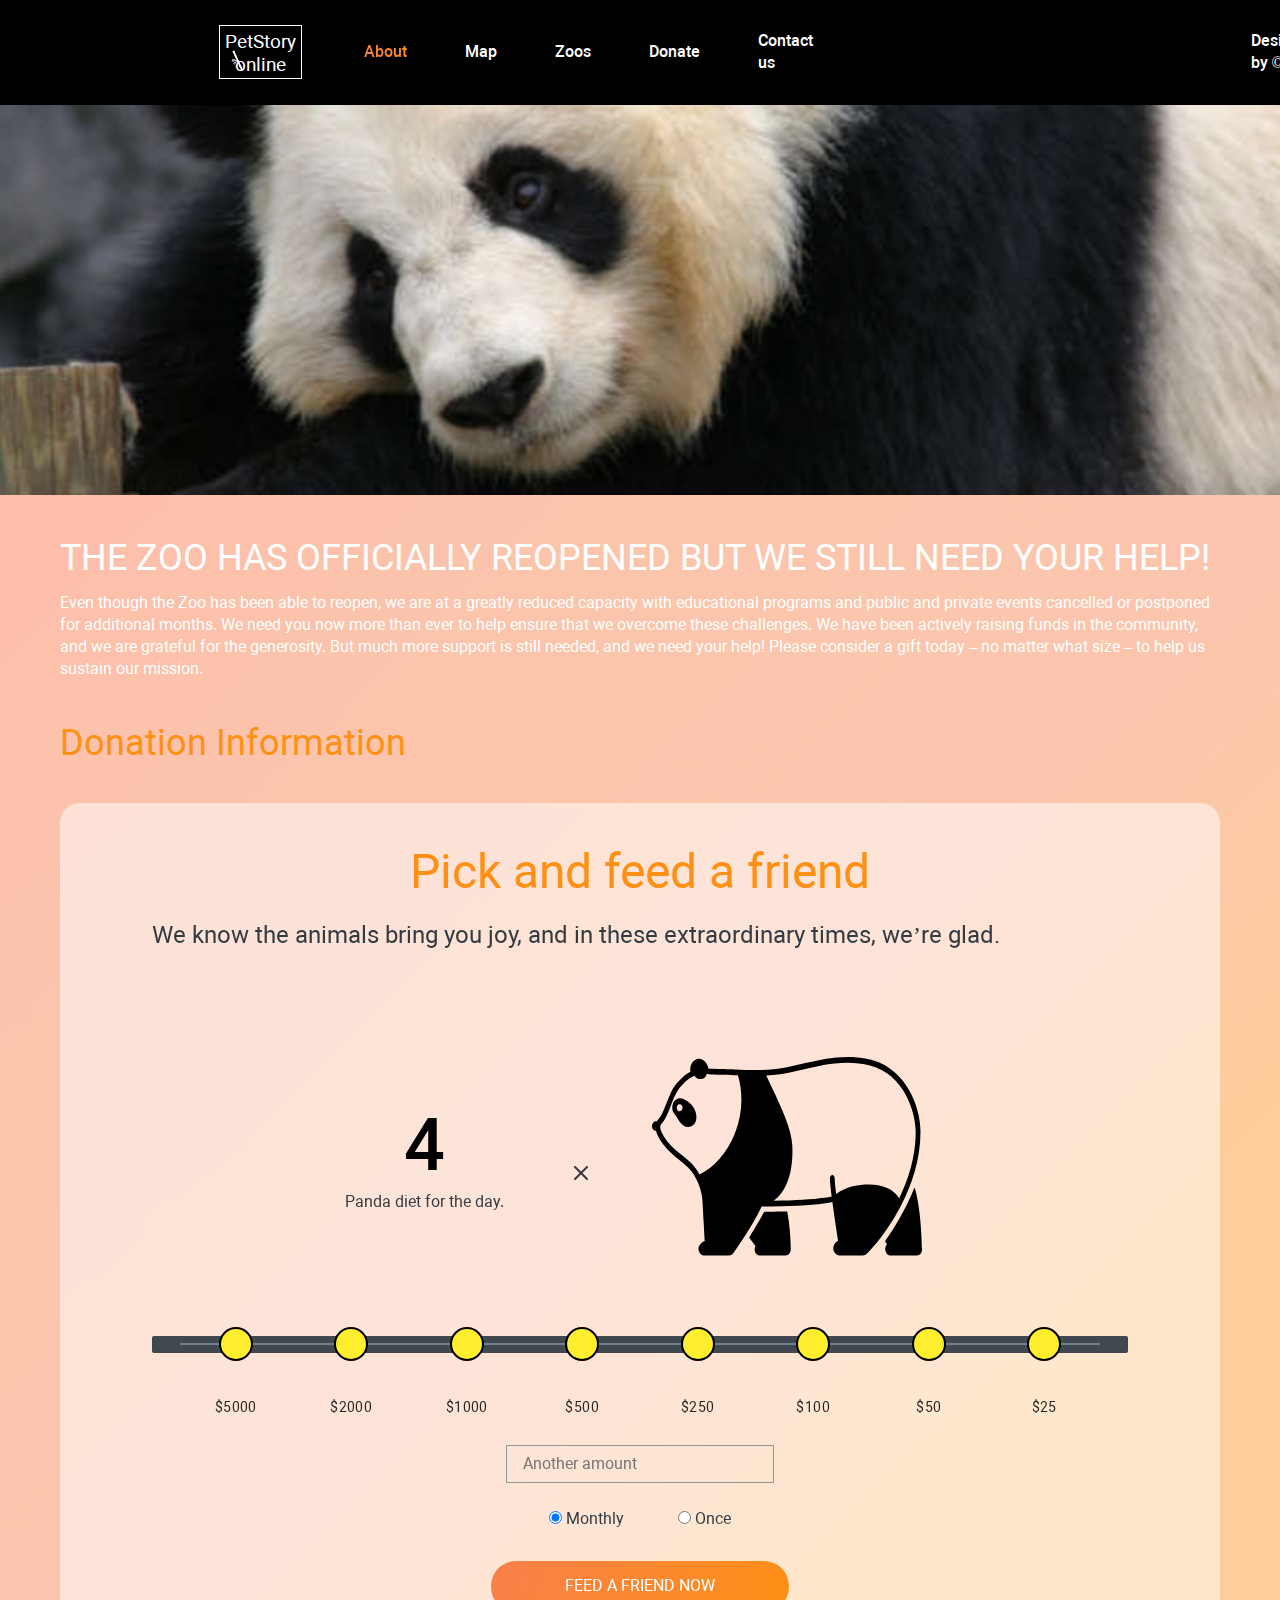
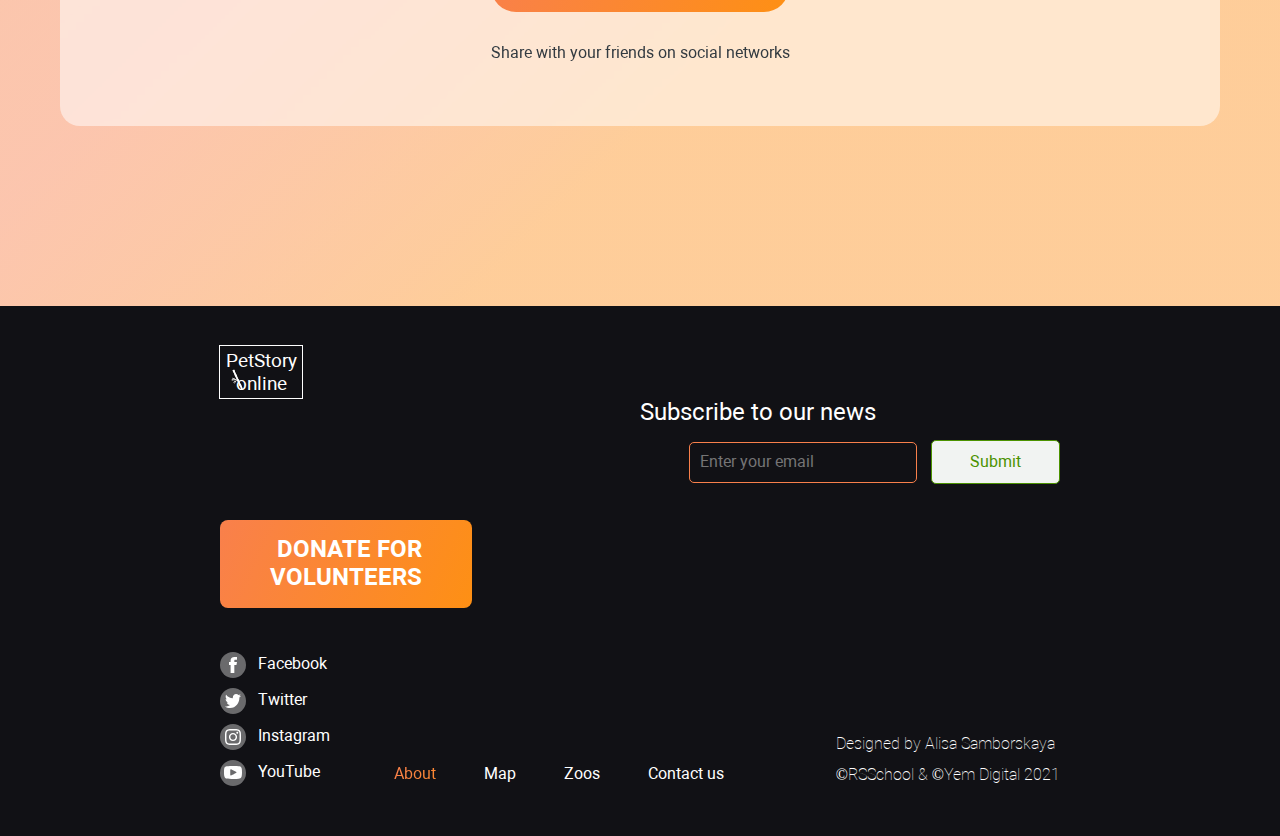
==== pages/donate/index.html @ 655f72f2 "refactor: add some styles" ====
<!doctype html>
<html lang="en">
<head>
    <meta charset="UTF-8">
    <meta name="viewport"
          content="width=device-width, user-scalable=no, initial-scale=1.0, maximum-scale=1.0, minimum-scale=1.0">
    <meta http-equiv="X-UA-Compatible" content="ie=edge">
    <title>Online-zoo</title>
    <link rel="stylesheet" href="style.css">
</head>
<body class="body">
<header class="header">
    <nav class="navigation">
        <a href="#main" class="navigation__logo-link logo">
            <h1 class="logo__title">PetStory online</h1>
            <img class="logo__icon" src="../../assets/icons/bamboo.svg" alt="bamboo icon">
        </a>
        <ul class="list navigation__menu">
            <li class="navigation__menu-item navigation__menu-item_active">About</li>
            <li class="navigation__menu-item">Map</li>
            <li class="navigation__menu-item">Zoos</li>
            <li class="navigation__menu-item">Donate</li>
            <li class="navigation__menu-item">Contact us</li>
        </ul>
        <p class="navigation__design">Designed by ©</p>
    </nav>
</header>
<main>
    <section class="donate-background">
    </section>
    <section class="donation">
        <div class="donation__content">
            <h2 class="donation__heading donation__heading_main">THE ZOO HAS OFFICIALLY REOPENED BUT WE STILL NEED YOUR
                HELP!</h2>
            <p class="donation__text">Even though the Zoo has been able to reopen, we are at a greatly reduced capacity
                with educational programs
                and public and private events cancelled or postponed for additional months. We need you now more than
                ever
                to help ensure that we overcome these challenges. We have been actively raising funds in the community,
                and
                we are grateful for the generosity. But much more support is still needed, and we need your help! Please
                consider a gift today – no matter what size – to help us sustain our mission.</p>
            <h3 class="donation__heading">Donation Information</h3>
            <div class="donation__light-background">
                <h3 class="donation__heading donation__heading_feed">Pick and feed a friend</h3>
                <p class="donation__subheading">We know the animals bring you joy, and in these extraordinary times,
                    we’re glad.</p>
                <div class="flex-inline-center donation__schema donation-schema">
                    <div class="donation__text-block">
                        <p class="donation-schema__number">4</p>
                        <p class="donation-schema__text">
                            Panda diet for the day.
                        </p>
                    </div>
                    <img class="donation-schema__cross" src="../../assets/icons/x_icon.svg" alt="">
                    <img class="donation-schema__img" src="../../assets/icons/animals-widget.svg">
                </div>
                <div id="form-wrapper">
                    <form class="flex-column donation-form" action="/p/quote.php" method="GET">
                        <div class="donation-form__slider" id="debt-amount-slider">
                            <input type="radio" name="debt-amount" id="1" value="5000" required>
                            <label for="1" data-debt-amount="$5000"></label>
                            <input type="radio" name="debt-amount" id="2" value="2000" required>
                            <label for="2" data-debt-amount="$2000"></label>
                            <input type="radio" name="debt-amount" id="3" value="1000" required>
                            <label for="3" data-debt-amount="$1000"></label>
                            <input type="radio" name="debt-amount" id="4" value="500" required>
                            <label for="4" data-debt-amount="$500"></label>
                            <input type="radio" name="debt-amount" id="5" value="250" required>
                            <label for="5" data-debt-amount="$250"></label>
                            <input type="radio" name="debt-amount" id="6" value="100" required>
                            <label for="6" data-debt-amount="$100"></label>
                            <input type="radio" name="debt-amount" id="7" value="50" required>
                            <label for="7" data-debt-amount="$50"></label>
                            <input type="radio" name="debt-amount" id="8" value="25" required>
                            <label for="8" data-debt-amount="$25"></label>
                            <div id="debt-amount-pos"></div>
                        </div>
                        <label class="form__text-input">
                            <input class="form__input" type="text" placeholder="Another amount">
                        </label>
                        <div class="form__radio-inputs">
                            <label class="form__radio-input">
                                <input type="radio" checked="checked" name="Monthly"/>
                                Monthly
                            </label>
                            <label  class="form__radio-input">
                                <input type="radio" name="Monthly"/>
                                Once
                            </label>

                        </div>
                        <button class="button button_round-corners donation-form__submit" type="submit">Feed a friend now</button>
                        <a href="#" class="link link__share">Share with your friends on social networks</a>
                    </form>
                </div>
            </div>
        </div>
    </section>
</main>
<footer class="footer">
    <div class="footer__content">
        <a href="#main" class="navigation__logo-link logo">
            <h2 class="logo__title">PetStory online</h2>

            <img class="logo__icon" src="../../assets/icons/bamboo.svg" alt="bamboo icon">
        </a>
        <form class="subscribe-form">
            <h3 class="subscribe-form__heading">Subscribe to our news</h3>
            <input class="subscribe-form__input" placeholder="Enter your email">
            <button type="submit" class="button button__submit subscribe-form__button">
                Submit
            </button>
        </form>
        <button class="button footer__button footer__button_donate footer__button">
            donate for volunteers
        </button>
        <ul class="list social-links">
            <li class="social-link__item">
                <a href="https://www.facebook.com" class="footer__social-link">
                    <img class="footer__social-icon" src="../../assets/icons/facebook.svg"><span>Facebook</span>
                </a>
            </li>
            <li class="social-link__item">
                <a href="https://twitter.com" class="footer__social-link">
                    <img class="footer__social-icon" src="../../assets/icons/twitter.svg"><span>Twitter</span>
                </a>
            </li>
            <li class="social-link__item">
                <a href="https://www.instagram.com" class="footer__social-link">
                    <img class="footer__social-icon" src="../../assets/icons/instagram.svg"><span>Instagram</span>
                </a>
            </li>
            <li class="social-link__item">
                <a href="https://www.youtube.com" class="footer__social-link">
                    <img class="footer__social-icon" src="../../assets/icons/yourube.svg"><span>YouTube</span>
                </a>
            </li>
        </ul>
        <nav class="footer__nav">
            <ul class="list footer__navigation-list">
                <li class="footer__navigation-item footer__navigation-item_active"><a class="footer__navigation-link">About</a>
                </li>
                <li class="footer__navigation-item"><a class="footer__navigation-link">Map</a></li>
                <li class="footer__navigation-item"><a class="footer__navigation-link">Zoos</a></li>
                <li class="footer__navigation-item"><a class="footer__navigation-link">Contact us</a></li>
            </ul>
        </nav>
        <div class="footer__design">
            <p class="footer__design-inf">
                Designed by Alisa Samborskaya
            </p>
            <p class="footer__design-inf">
                ©RSSchool & ©Yem Digital 2021
            </p>
        </div>
    </div>
</footer>
</body>
</html>
---- pages/donate/style.css ----
@import url(../../assets/styles/index.css);
@import url(../../assets/styles/components/body/body.css);
@import url(../../assets/styles/components/header/header.css);
@import url(../../assets/styles/components/pick-and-feed/pick-and-feed.css);
@import url(../../assets/styles/components/donate-background/donate-background.css);
@import url(../../assets/styles/components/donation/donation.css);
@import url(../../assets/styles/components/footer/footer.css);
@import url(../../assets/styles/components/donation-form/donation-form.css);
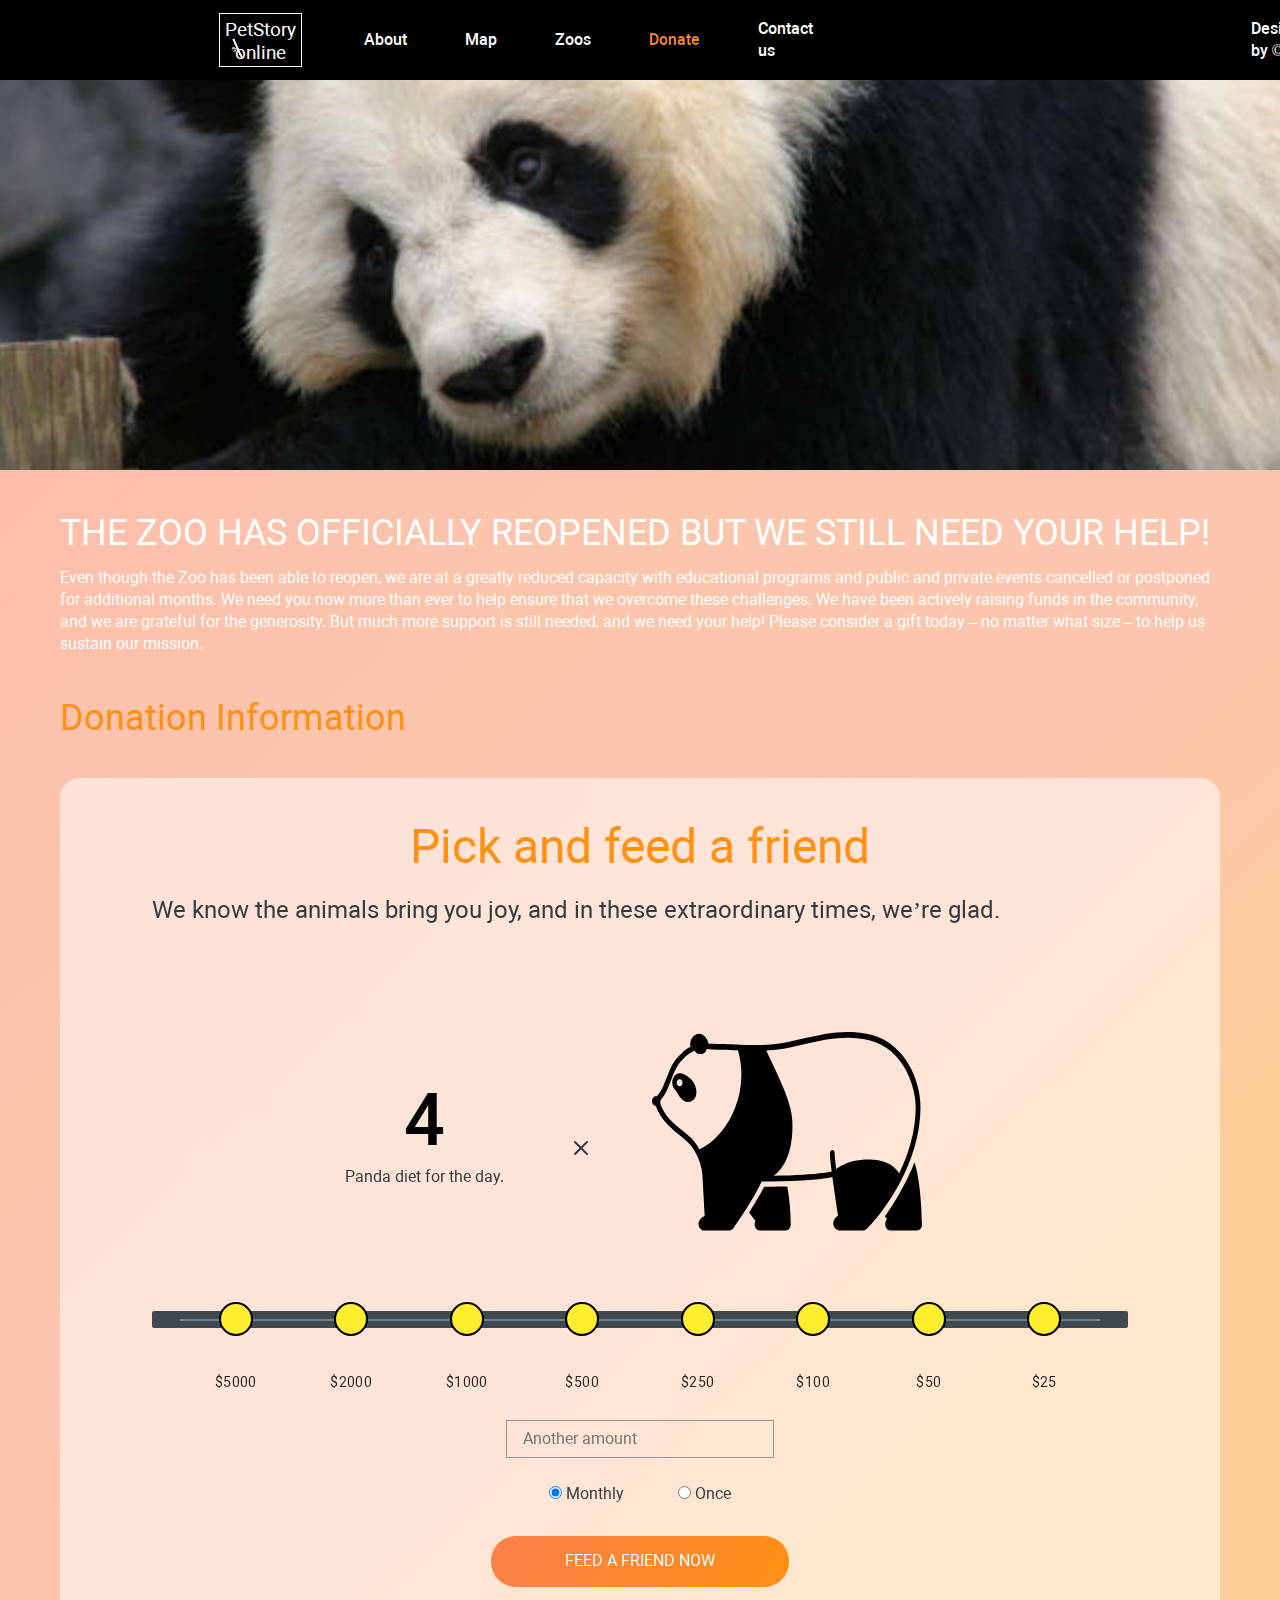
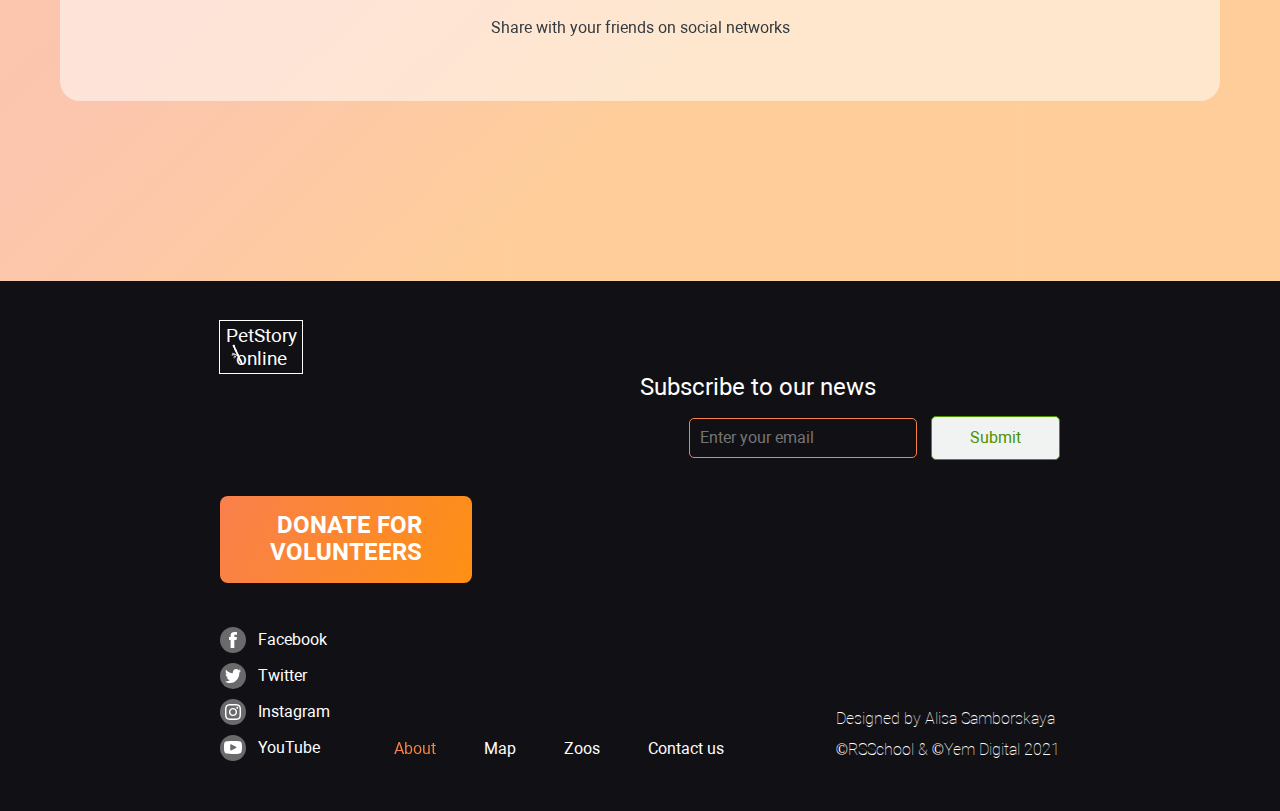
==== commit eae593e9: "refactor: change styles for header and footer" ====
--- a/pages/donate/index.html
+++ b/pages/donate/index.html
@@ -16,16 +16,16 @@
             <img class="logo__icon" src="../../assets/icons/bamboo.svg" alt="bamboo icon">
         </a>
         <ul class="list navigation__menu">
-            <li class="navigation__menu-item navigation__menu-item_active">About</li>
-            <li class="navigation__menu-item">Map</li>
-            <li class="navigation__menu-item">Zoos</li>
-            <li class="navigation__menu-item">Donate</li>
-            <li class="navigation__menu-item">Contact us</li>
+            <li class="navigation__menu-item"><a class="link" href="../main/index.html">About</a></li>
+            <li class="navigation__menu-item"><a class="link" href="#">Map</a></li>
+            <li class="navigation__menu-item"><a class="link" href="#">Zoos</a></li>
+            <li class="navigation__menu-item navigation__menu-item_active"><a class="link" href="#main">Donate</a></li>
+            <li class="navigation__menu-item"><a class="link" href="#">Contact us</a></li>
         </ul>
-        <p class="navigation__design">Designed by ©</p>
+        <a href="https://www.figma.com/file/jfEFwkXVj1WRq7sUHDr8os/PetStory-online" class="link navigation__design">Designed by ©</a>
     </nav>
 </header>
-<main>
+<main id="main">
     <section class="donate-background">
     </section>
     <section class="donation">
@@ -139,11 +139,11 @@
         </ul>
         <nav class="footer__nav">
             <ul class="list footer__navigation-list">
-                <li class="footer__navigation-item footer__navigation-item_active"><a class="footer__navigation-link">About</a>
+                <li class="footer__navigation-item footer__navigation-item_active"><a href="#main" class="link footer__navigation-link">About</a>
                 </li>
-                <li class="footer__navigation-item"><a class="footer__navigation-link">Map</a></li>
-                <li class="footer__navigation-item"><a class="footer__navigation-link">Zoos</a></li>
-                <li class="footer__navigation-item"><a class="footer__navigation-link">Contact us</a></li>
+                <li class="footer__navigation-item"><a href="#" class="link footer__navigation-link">Map</a></li>
+                <li class="footer__navigation-item"><a href="#" class="link footer__navigation-link">Zoos</a></li>
+                <li class="footer__navigation-item"><a href="#" class="link footer__navigation-link">Contact us</a></li>
             </ul>
         </nav>
         <div class="footer__design">
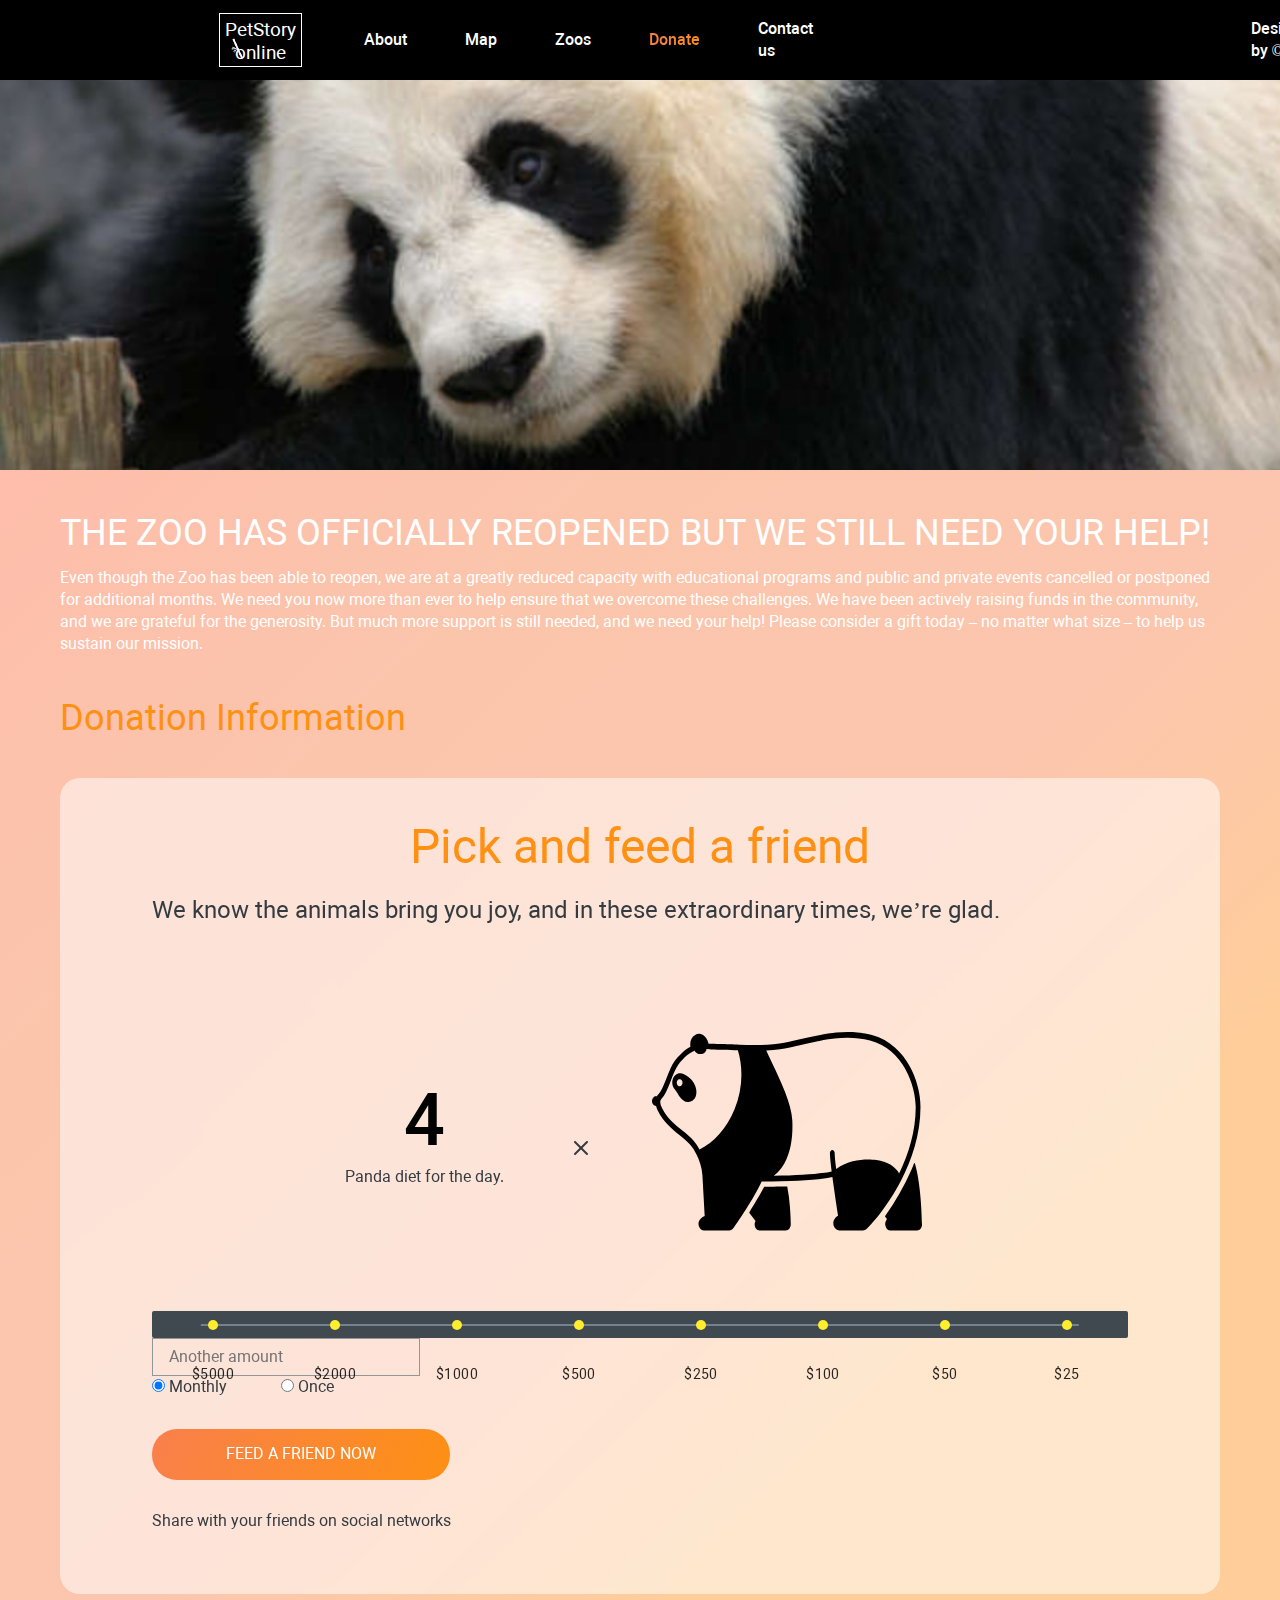
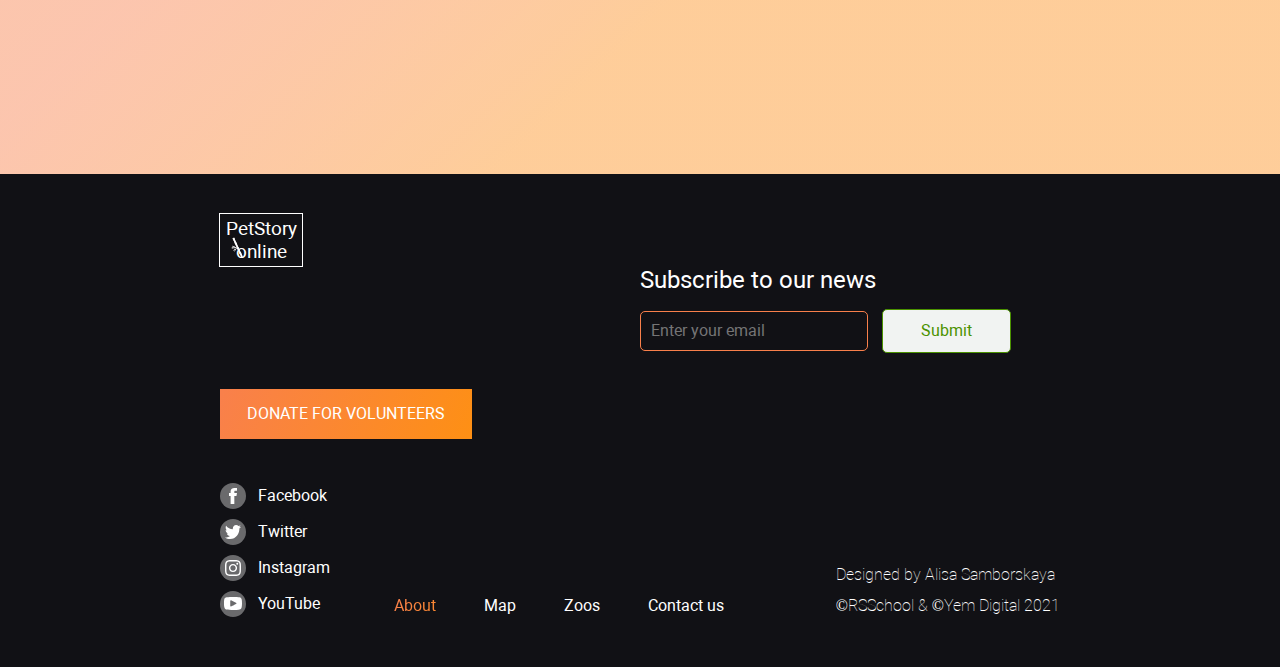
==== commit 699a206f: "feat: do interactive slider" ====
--- a/pages/donate/index.html
+++ b/pages/donate/index.html
@@ -57,24 +57,24 @@
                 </div>
                 <div id="form-wrapper">
                     <form class="flex-column donation-form" action="/p/quote.php" method="GET">
-                        <div class="donation-form__slider" id="debt-amount-slider">
-                            <input type="radio" name="debt-amount" id="1" value="5000" required>
+                        <div class="amount-slider" id="debt-amount-slider">
+                            <input class="amount-slider__input" type="radio" name="debt-amount" id="1" value="5000" required>
                             <label for="1" data-debt-amount="$5000"></label>
-                            <input type="radio" name="debt-amount" id="2" value="2000" required>
+                            <input class="amount-slider__input" type="radio" name="debt-amount" id="2" value="2000" required>
                             <label for="2" data-debt-amount="$2000"></label>
-                            <input type="radio" name="debt-amount" id="3" value="1000" required>
+                            <input class="amount-slider__input" type="radio" name="debt-amount" id="3" value="1000" required>
                             <label for="3" data-debt-amount="$1000"></label>
-                            <input type="radio" name="debt-amount" id="4" value="500" required>
+                            <input class="amount-slider__input" type="radio" name="debt-amount" id="4" value="500" required>
                             <label for="4" data-debt-amount="$500"></label>
-                            <input type="radio" name="debt-amount" id="5" value="250" required>
+                            <input class="amount-slider__input" type="radio" name="debt-amount" id="5" value="250" required>
                             <label for="5" data-debt-amount="$250"></label>
-                            <input type="radio" name="debt-amount" id="6" value="100" required>
+                            <input class="amount-slider__input" type="radio" name="debt-amount" id="6" value="100" required>
                             <label for="6" data-debt-amount="$100"></label>
-                            <input type="radio" name="debt-amount" id="7" value="50" required>
+                            <input class="amount-slider__input" type="radio" name="debt-amount" id="7" value="50" required>
                             <label for="7" data-debt-amount="$50"></label>
-                            <input type="radio" name="debt-amount" id="8" value="25" required>
+                            <input class="amount-slider__input" type="radio" name="debt-amount" id="8" value="25" required>
                             <label for="8" data-debt-amount="$25"></label>
-                            <div id="debt-amount-pos"></div>
+                            <div class="amount-slider__pos" id="debt-amount-pos"></div>
                         </div>
                         <label class="form__text-input">
                             <input class="form__input" type="text" placeholder="Another amount">
--- a/pages/donate/style.css
+++ b/pages/donate/style.css
@@ -6,3 +6,4 @@
 @import url(../../assets/styles/components/donation/donation.css);
 @import url(../../assets/styles/components/footer/footer.css);
 @import url(../../assets/styles/components/donation-form/donation-form.css);
+@import url(../../assets/styles/components/slider/slider.css);
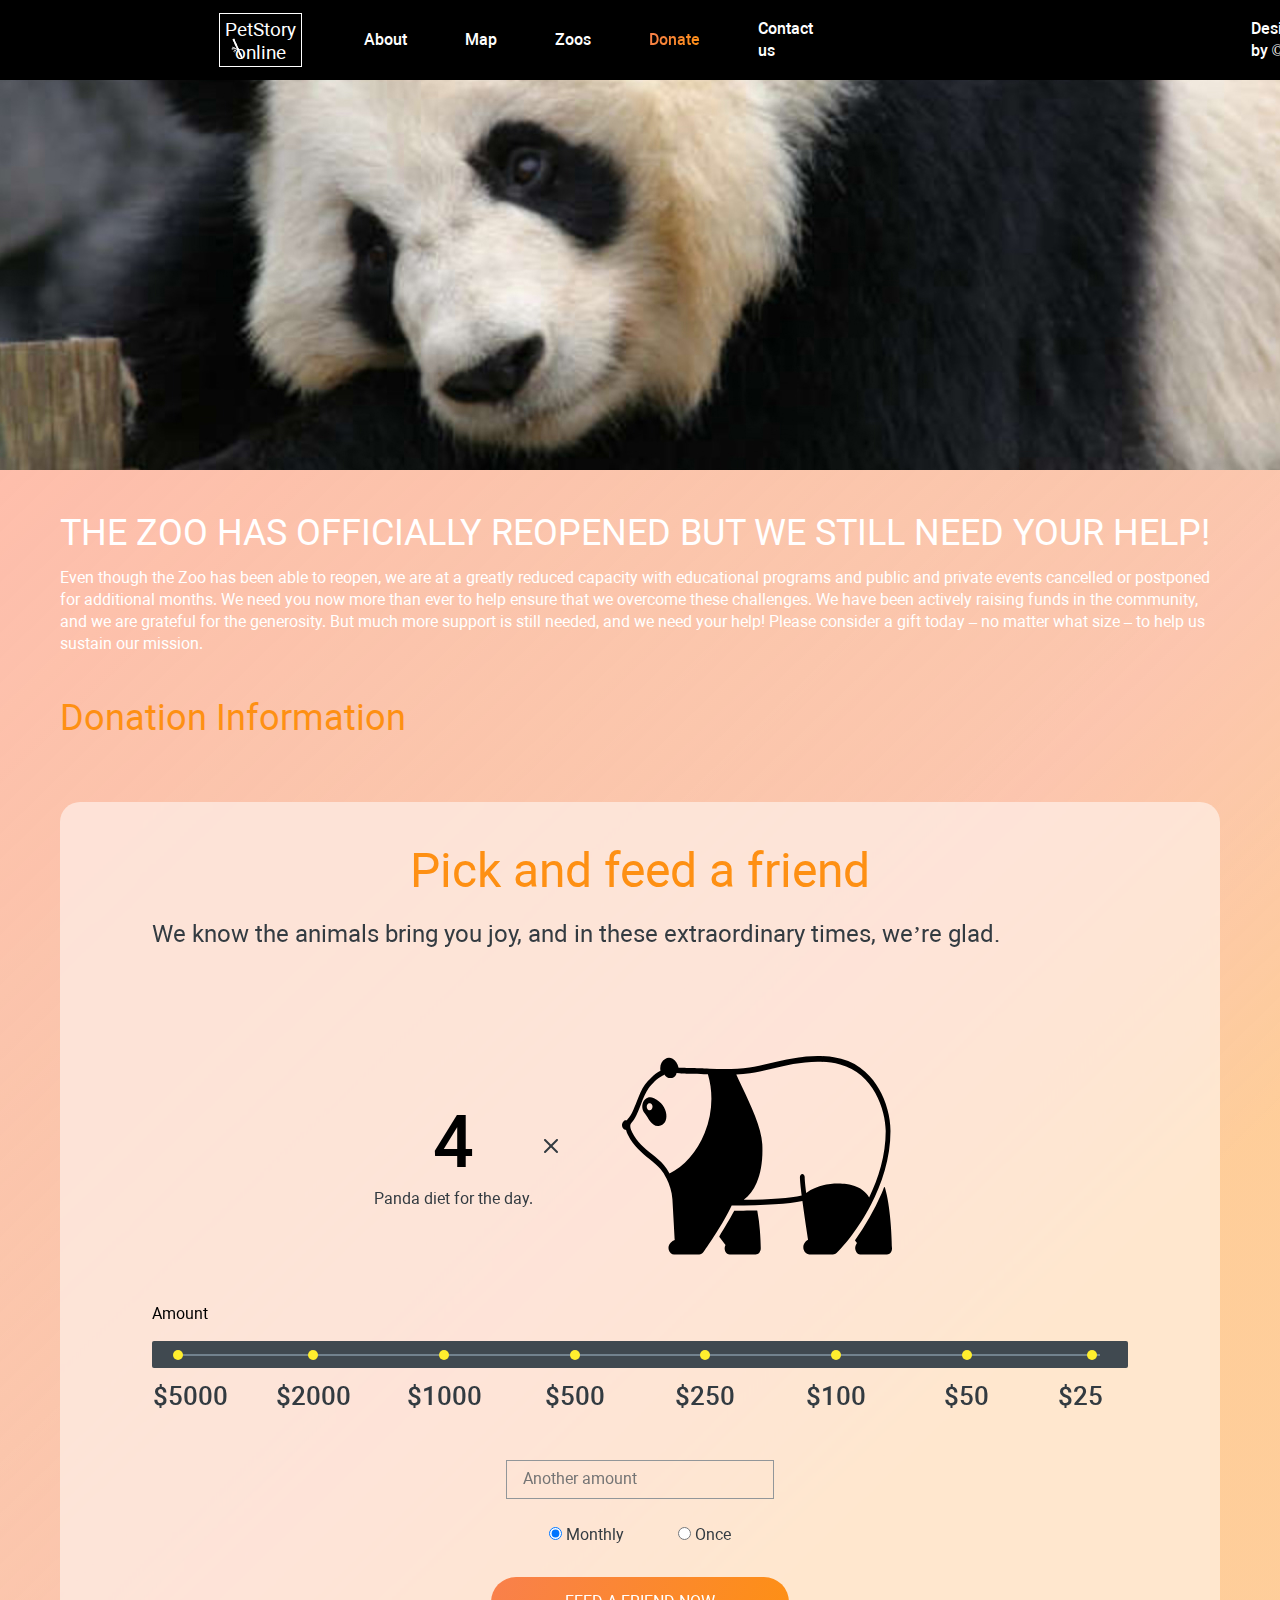
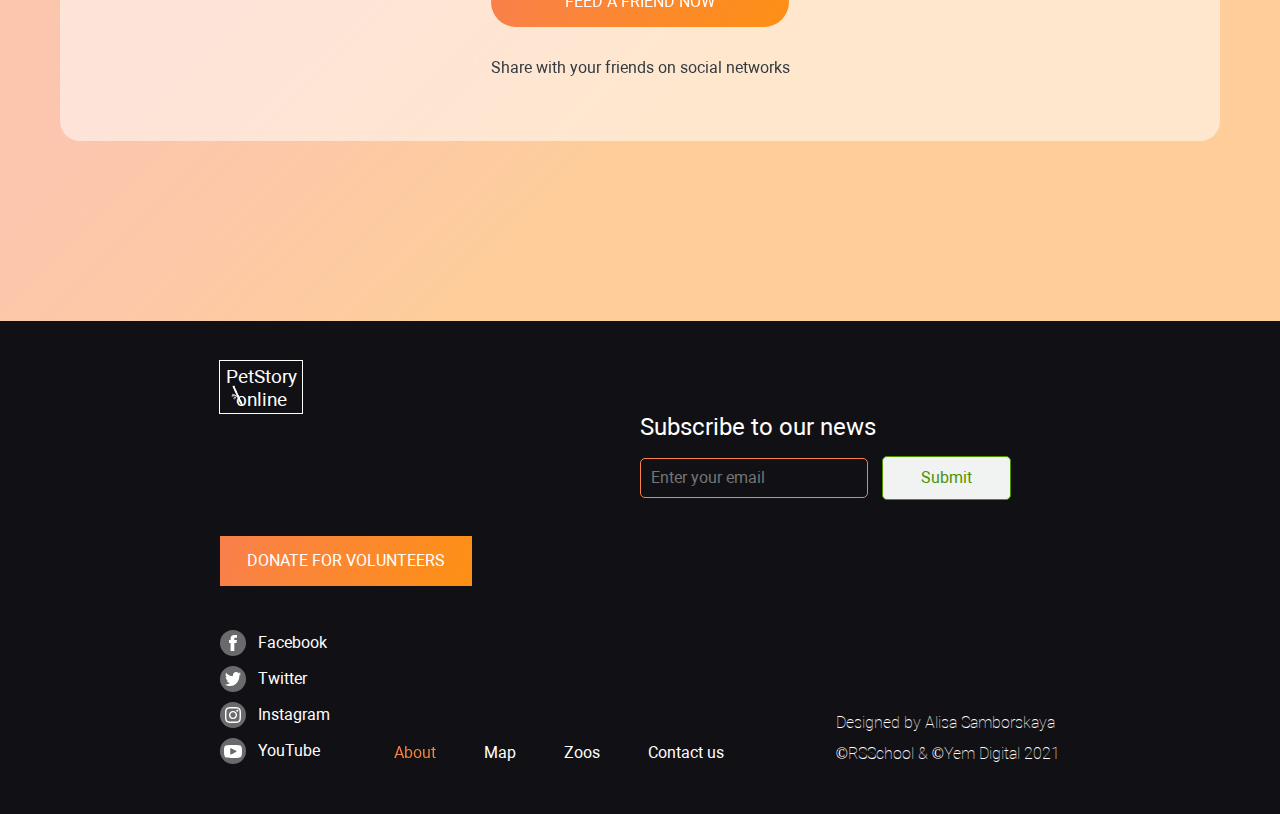
==== commit 52e268eb: "fix: fis styles for slider donation" ====
--- a/pages/donate/index.html
+++ b/pages/donate/index.html
@@ -57,6 +57,7 @@
                 </div>
                 <div id="form-wrapper">
                     <form class="flex-column donation-form" action="/p/quote.php" method="GET">
+                        <p class="slider-title">Amount</p>
                         <div class="amount-slider" id="debt-amount-slider">
                             <input class="amount-slider__input" type="radio" name="debt-amount" id="1" value="5000" required>
                             <label for="1" data-debt-amount="$5000"></label>
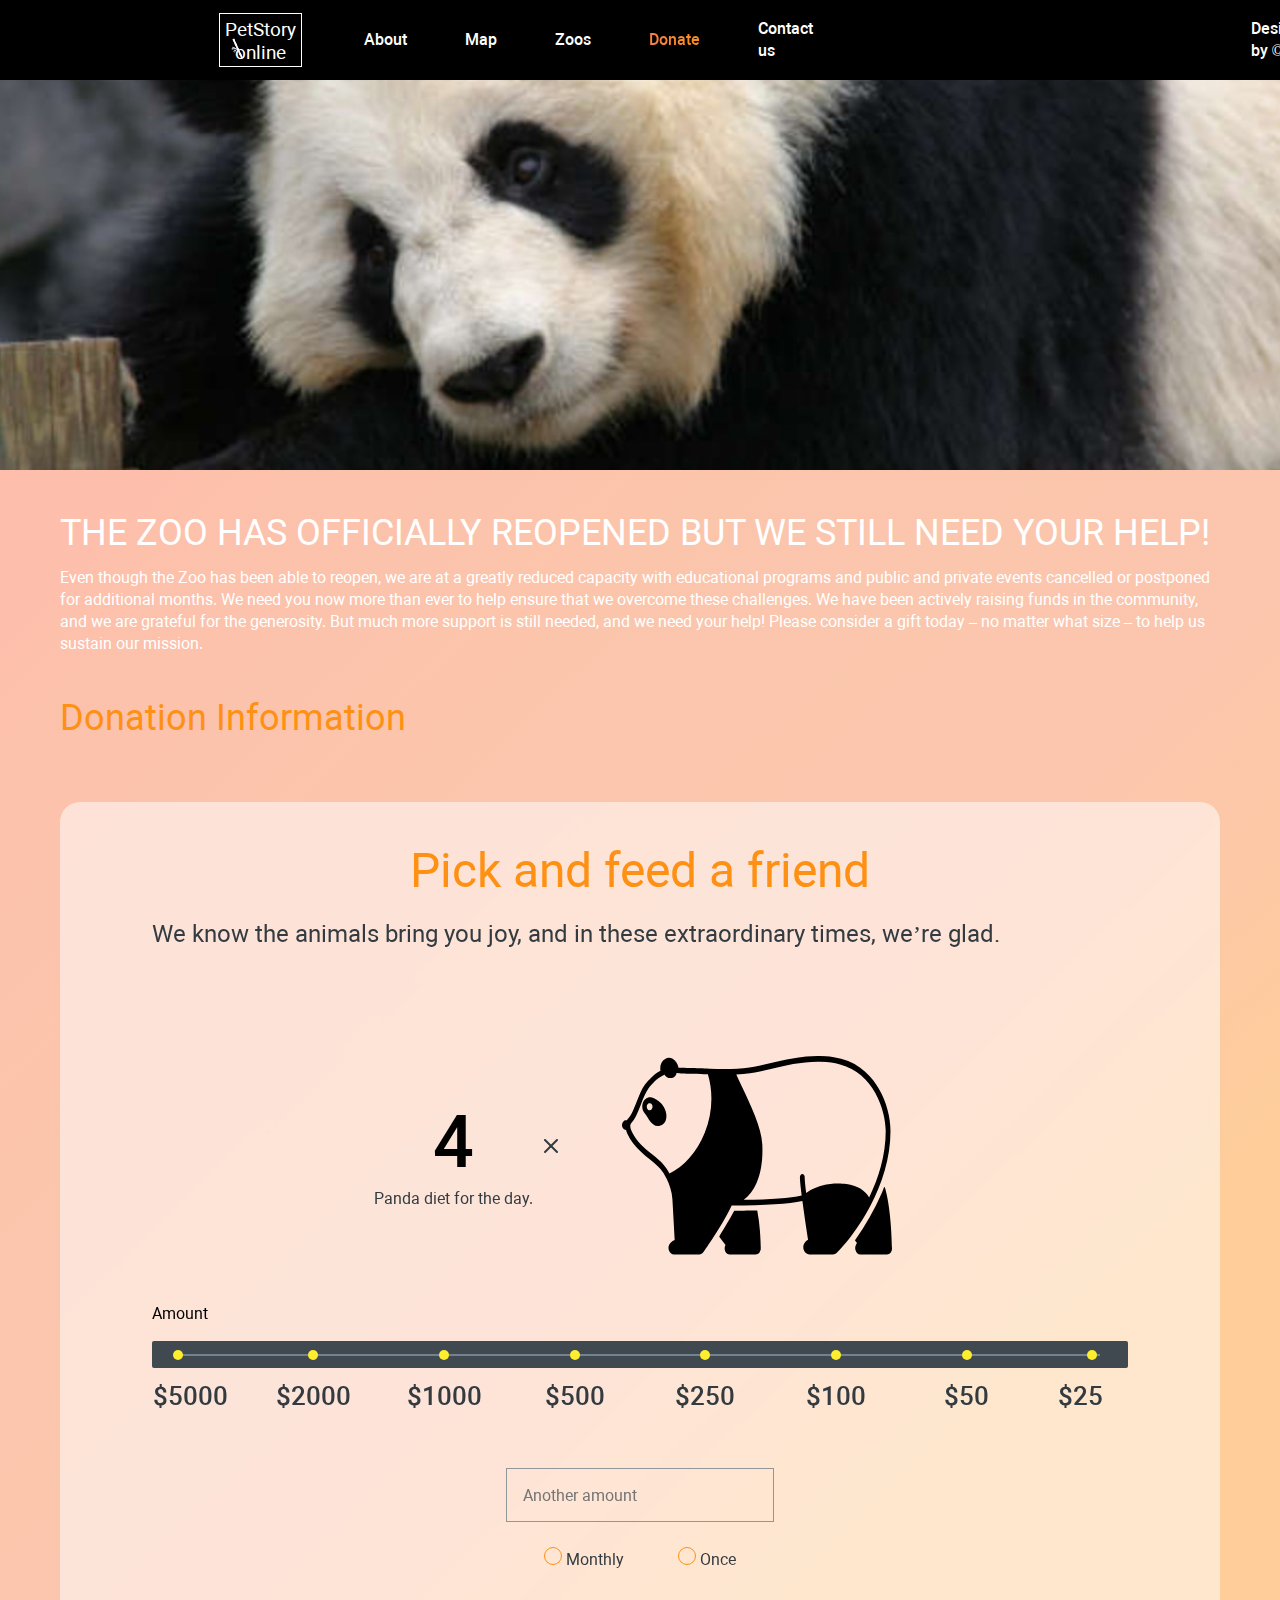
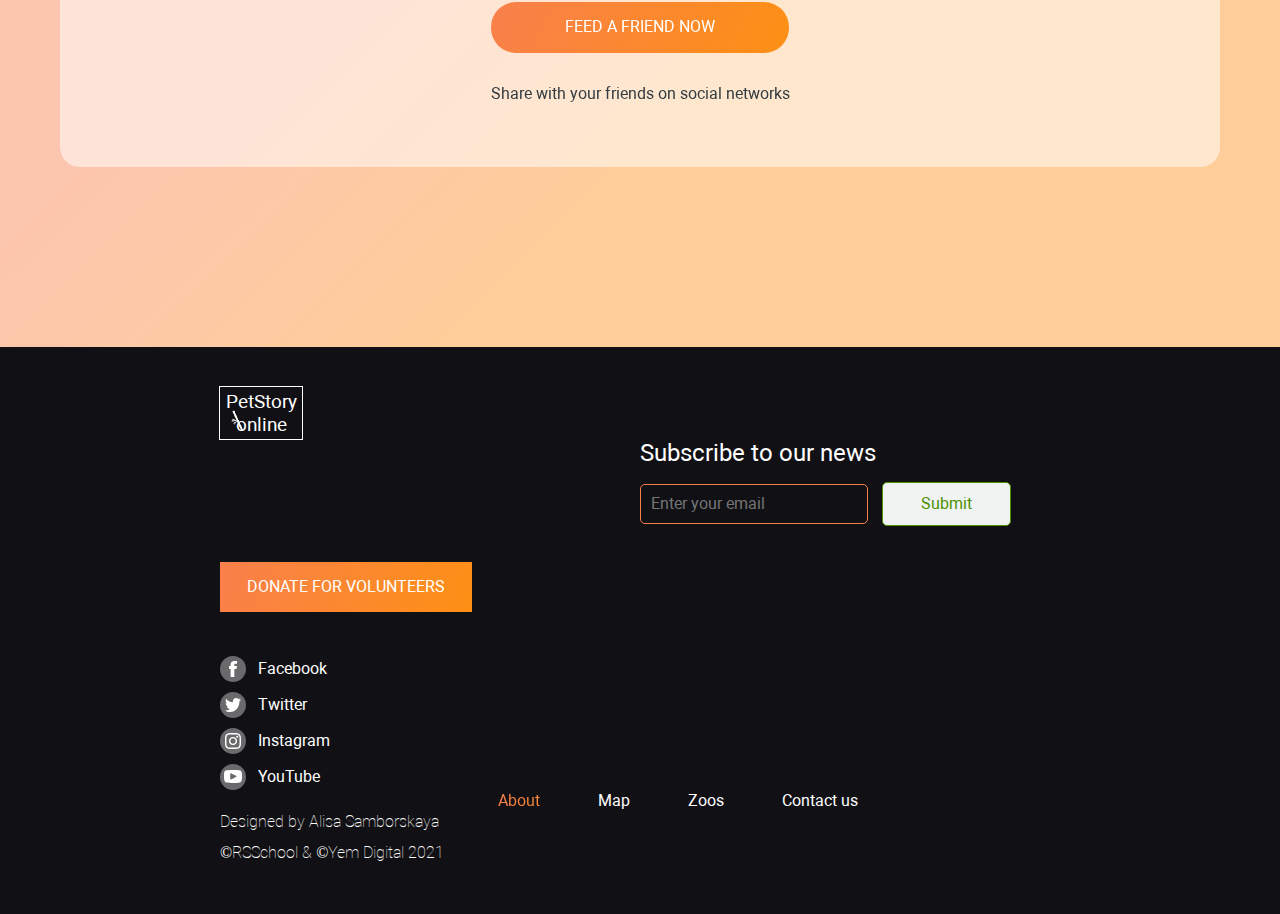
==== commit b5cb6783: "feat: complete donation page 1600px" ====
--- a/pages/donate/index.html
+++ b/pages/donate/index.html
@@ -81,12 +81,12 @@
                             <input class="form__input" type="text" placeholder="Another amount">
                         </label>
                         <div class="form__radio-inputs">
-                            <label class="form__radio-input">
-                                <input type="radio" checked="checked" name="Monthly"/>
+                            <input class="form__radio-button" type="radio" name="Monthly" id="radio-monthly"/>
+                            <label class="form__radio-input" for="radio-monthly">
                                 Monthly
                             </label>
-                            <label  class="form__radio-input">
-                                <input type="radio" name="Monthly"/>
+                            <input class="form__radio-button" type="radio" name="Monthly" id="radio-once"/>
+                            <label  class="form__radio-input" for="radio-once">
                                 Once
                             </label>
 
@@ -108,7 +108,7 @@
         </a>
         <form class="subscribe-form">
             <h3 class="subscribe-form__heading">Subscribe to our news</h3>
-            <input class="subscribe-form__input" placeholder="Enter your email">
+            <input type="email" class="subscribe-form__input" placeholder="Enter your email">
             <button type="submit" class="button button__submit subscribe-form__button">
                 Submit
             </button>
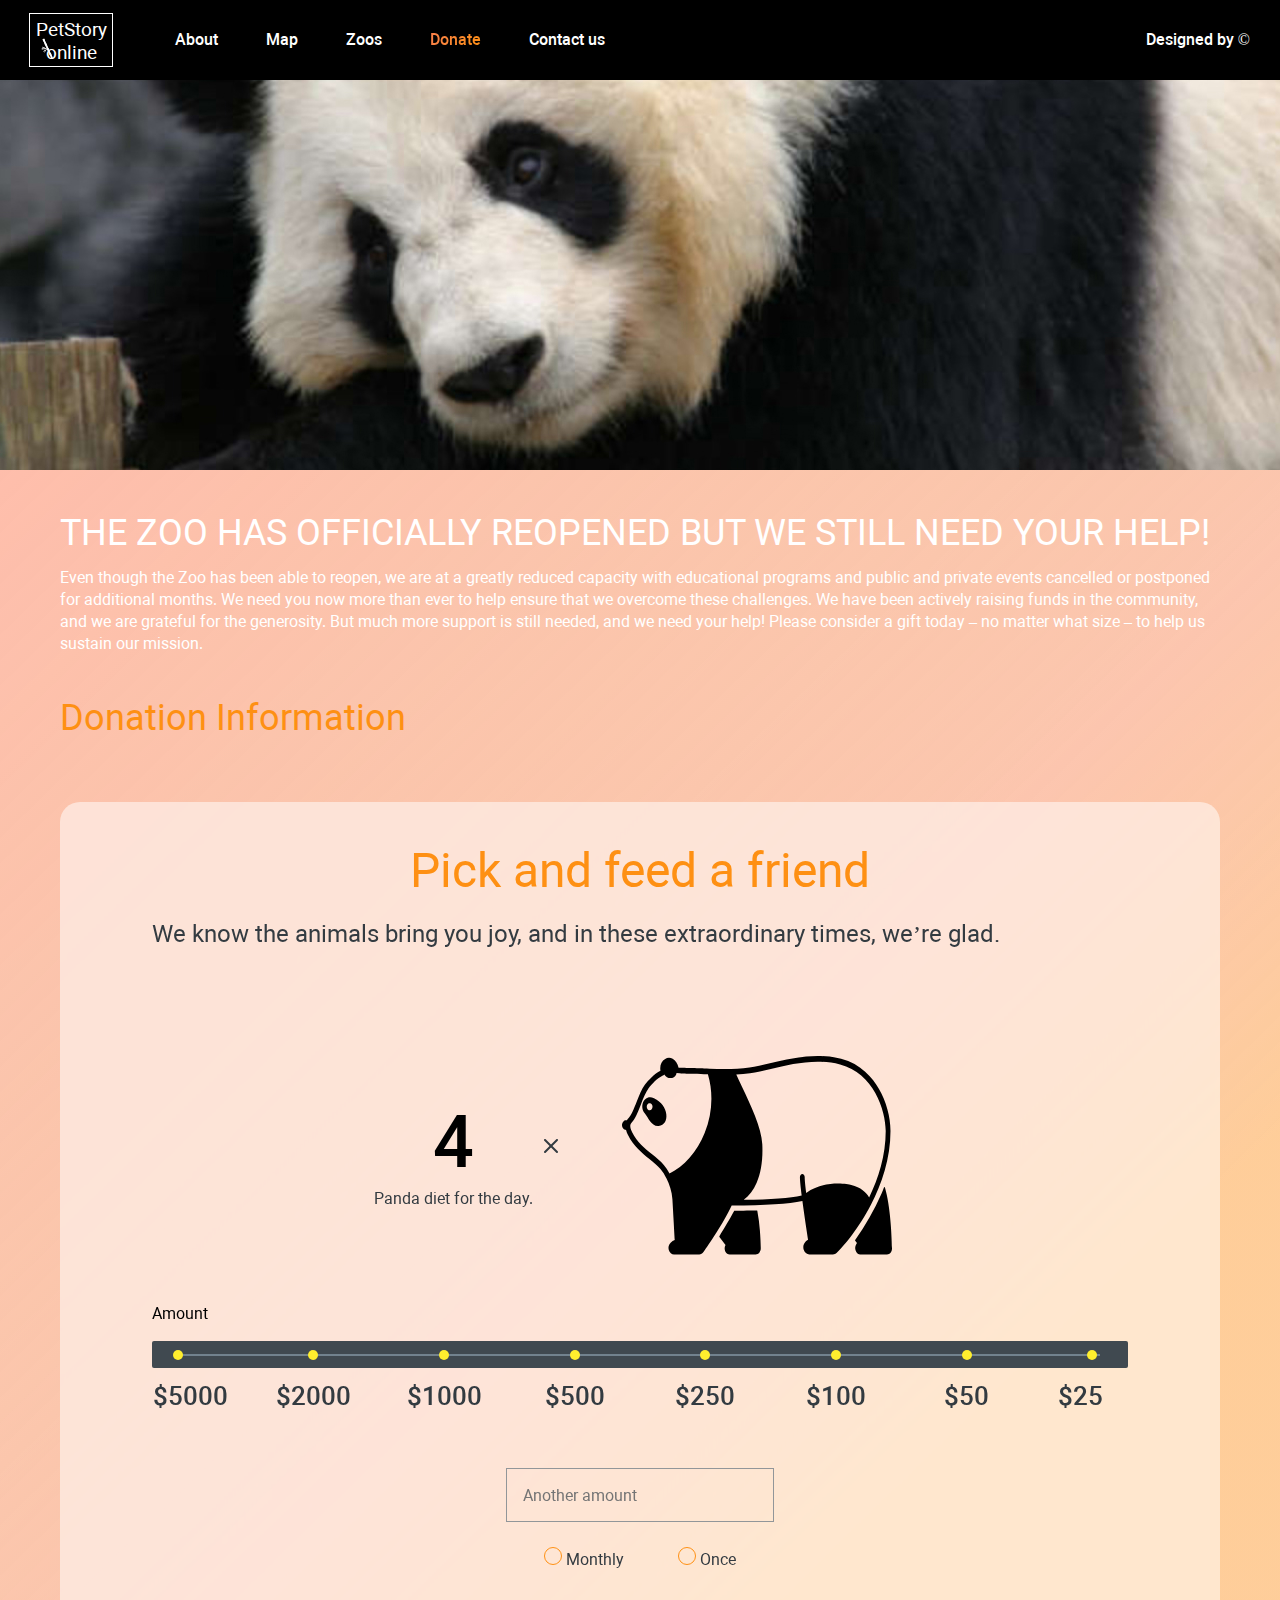
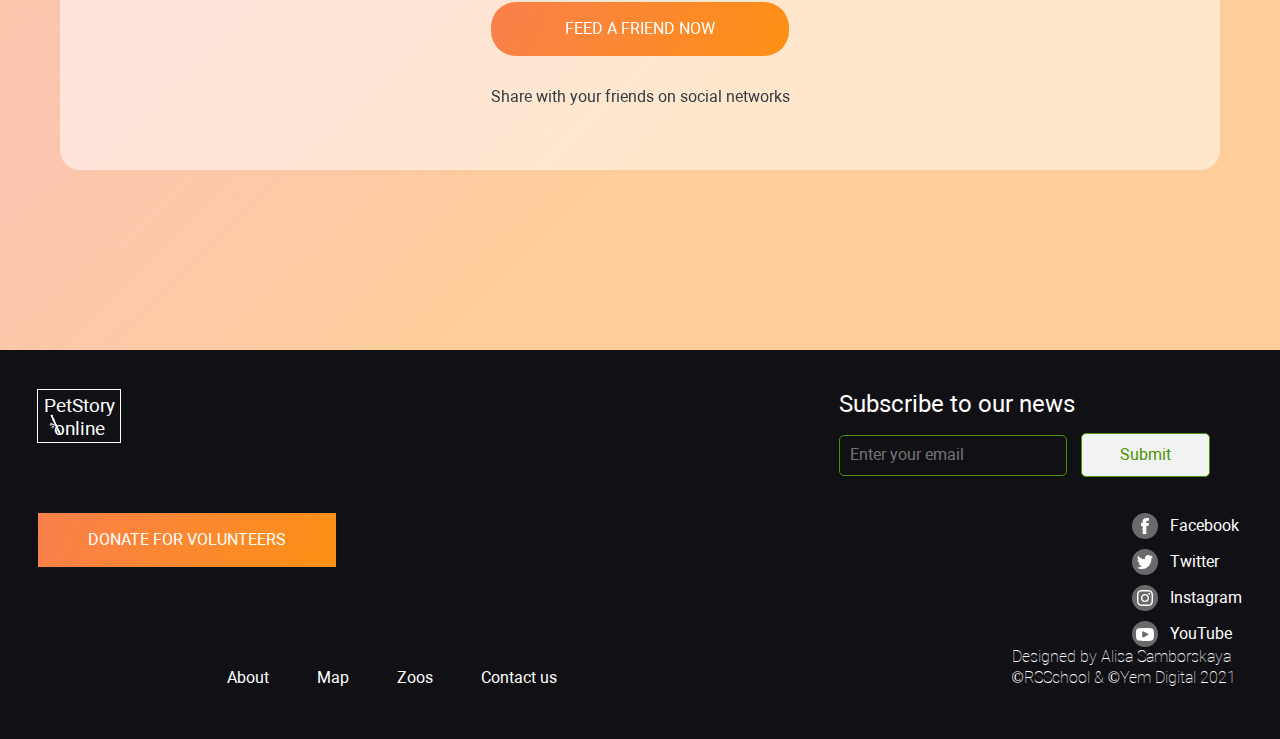
==== commit d61345ca: "fix: do footer in donation page" ====
--- a/pages/donate/index.html
+++ b/pages/donate/index.html
@@ -113,34 +113,34 @@
                 Submit
             </button>
         </form>
-        <button class="button footer__button footer__button_donate footer__button">
+        <a href="../donate/index.html" class=" link button footer__button footer__button_donate footer__button">
             donate for volunteers
-        </button>
+        </a>
         <ul class="list social-links">
             <li class="social-link__item">
-                <a href="https://www.facebook.com" class="footer__social-link">
+                <a href="https://www.facebook.com" class="link footer__social-link">
                     <img class="footer__social-icon" src="../../assets/icons/facebook.svg"><span>Facebook</span>
                 </a>
             </li>
             <li class="social-link__item">
-                <a href="https://twitter.com" class="footer__social-link">
+                <a href="https://twitter.com" class="link footer__social-link">
                     <img class="footer__social-icon" src="../../assets/icons/twitter.svg"><span>Twitter</span>
                 </a>
             </li>
             <li class="social-link__item">
-                <a href="https://www.instagram.com" class="footer__social-link">
+                <a href="https://www.instagram.com" class="link footer__social-link">
                     <img class="footer__social-icon" src="../../assets/icons/instagram.svg"><span>Instagram</span>
                 </a>
             </li>
             <li class="social-link__item">
-                <a href="https://www.youtube.com" class="footer__social-link">
+                <a href="https://www.youtube.com" class="link footer__social-link">
                     <img class="footer__social-icon" src="../../assets/icons/yourube.svg"><span>YouTube</span>
                 </a>
             </li>
         </ul>
         <nav class="footer__nav">
             <ul class="list footer__navigation-list">
-                <li class="footer__navigation-item footer__navigation-item_active"><a href="#main" class="link footer__navigation-link">About</a>
+                <li class="footer__navigation-item footer__navigation-item"><a href="#main" class="link footer__navigation-link">About</a>
                 </li>
                 <li class="footer__navigation-item"><a href="#" class="link footer__navigation-link">Map</a></li>
                 <li class="footer__navigation-item"><a href="#" class="link footer__navigation-link">Zoos</a></li>
@@ -148,12 +148,13 @@
             </ul>
         </nav>
         <div class="footer__design">
-            <p class="footer__design-inf">
+            <!--            <a href="https://www.figma.com/file/jfEFwkXVj1WRq7sUHDr8os/PetStory-online" class="link footer__design-inf">-->
+
+            <!--            </a>-->
+            <a href="https://www.figma.com/file/jfEFwkXVj1WRq7sUHDr8os/PetStory-online" class="link footer__design-inf">
                 Designed by Alisa Samborskaya
-            </p>
-            <p class="footer__design-inf">
                 ©RSSchool & ©Yem Digital 2021
-            </p>
+            </a>
         </div>
     </div>
 </footer>
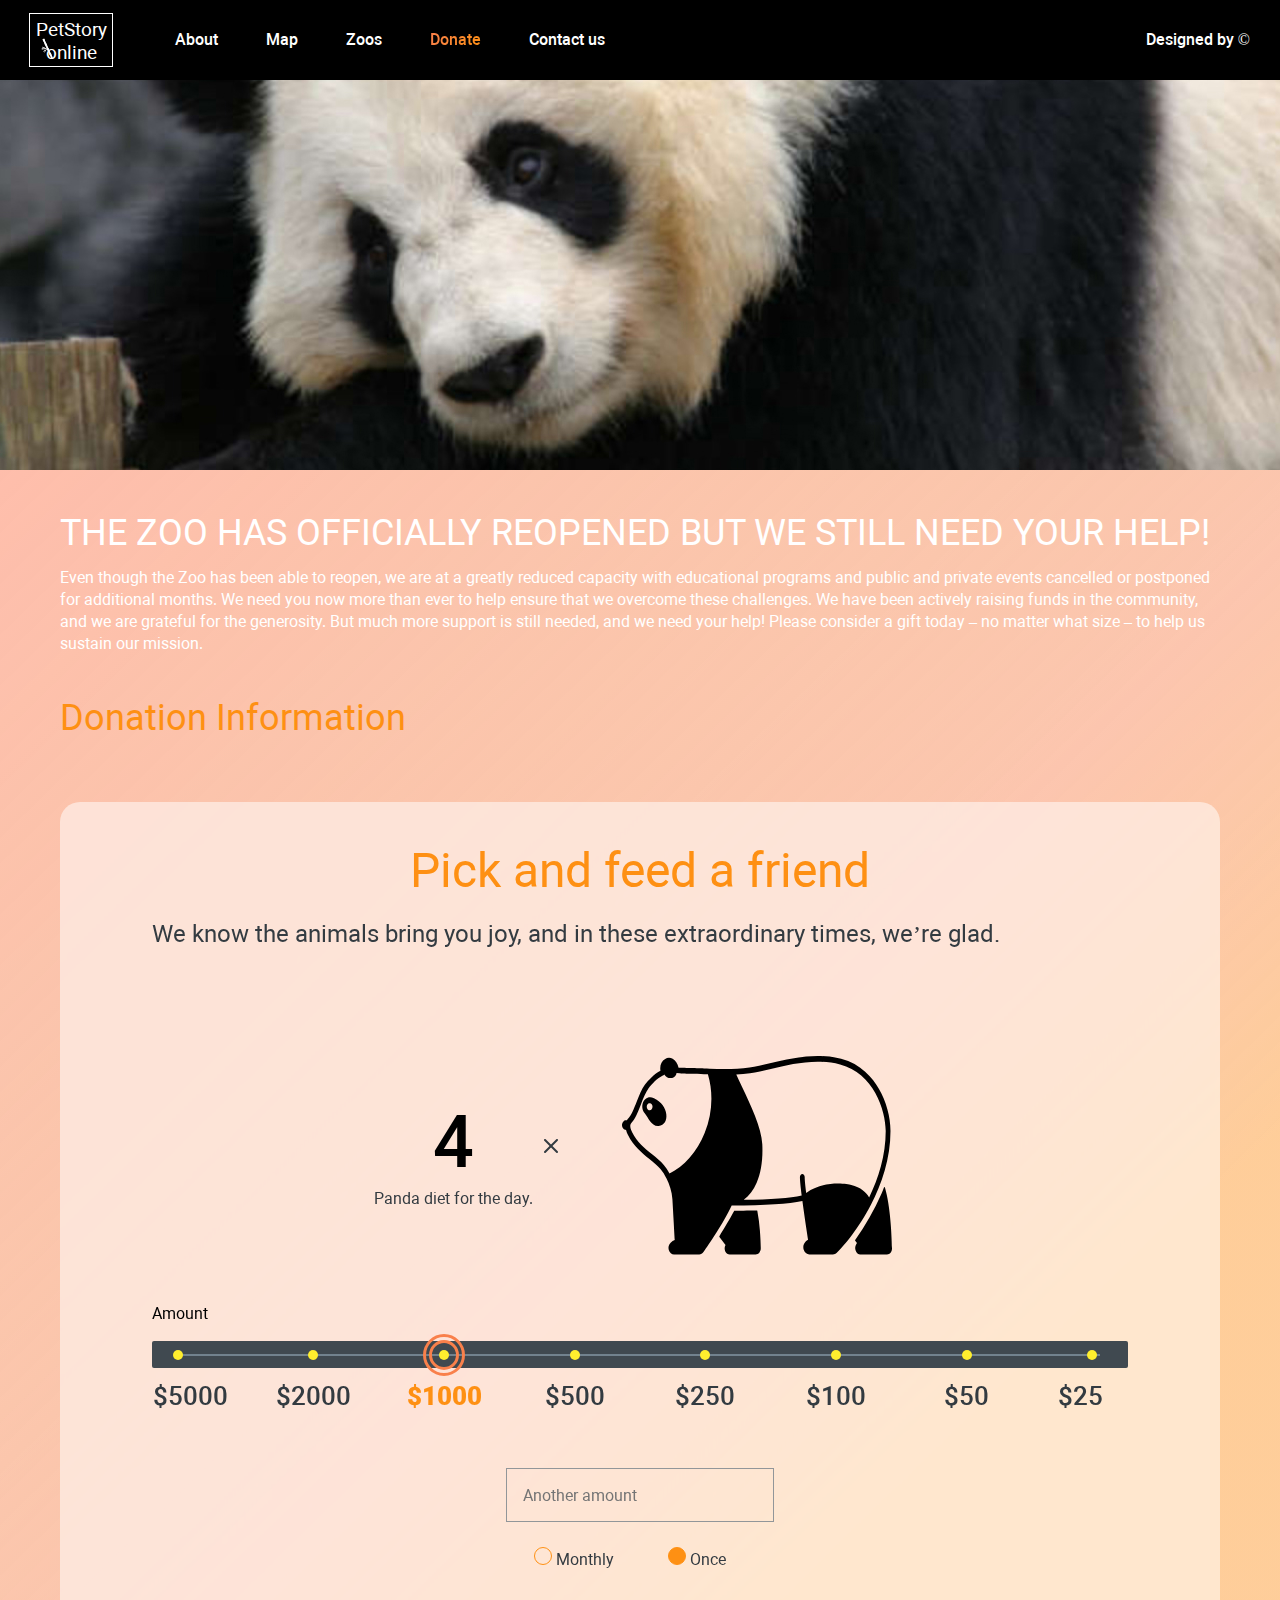
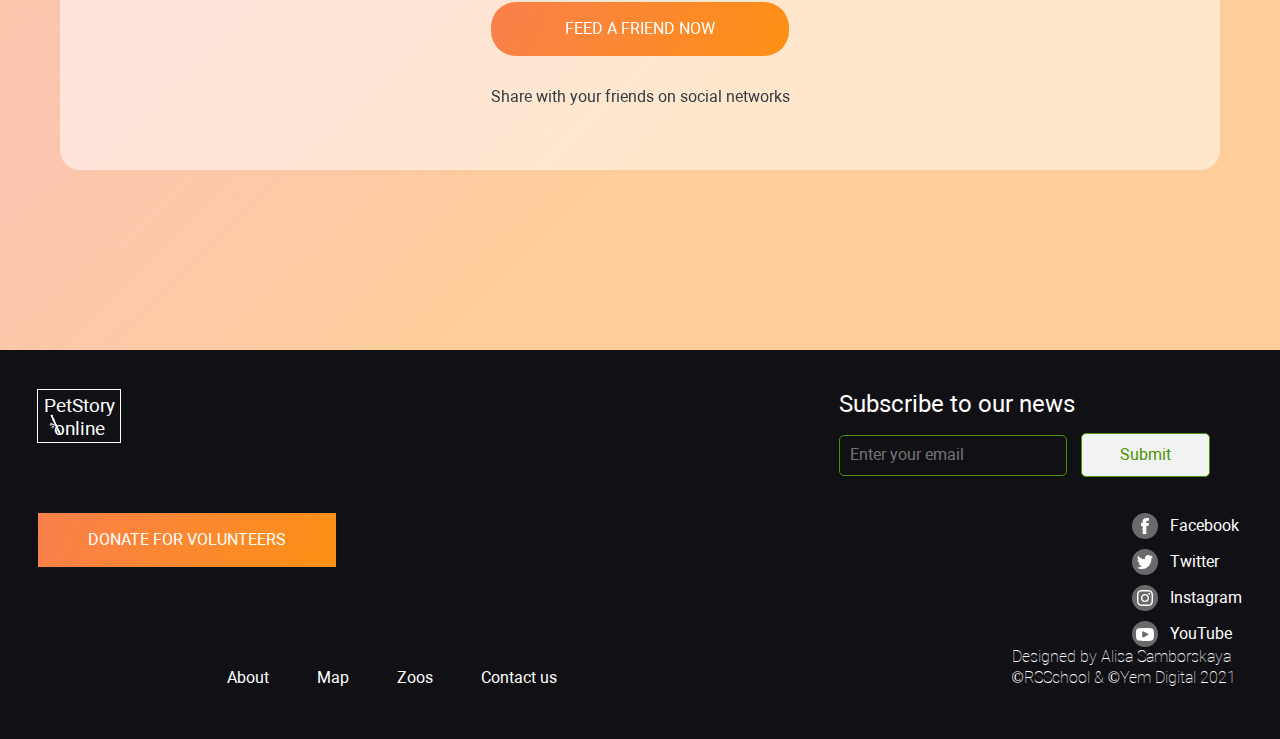
==== commit 4fe79138: "refactor: add type for inputs" ====
--- a/pages/donate/index.html
+++ b/pages/donate/index.html
@@ -19,7 +19,7 @@
             <li class="navigation__menu-item"><a class="link" href="../main/index.html">About</a></li>
             <li class="navigation__menu-item"><a class="link" href="#">Map</a></li>
             <li class="navigation__menu-item"><a class="link" href="#">Zoos</a></li>
-            <li class="navigation__menu-item navigation__menu-item_active"><a class="link" href="#main">Donate</a></li>
+            <li class="navigation__menu-item navigation__menu-item_active"><a class="link" href="../donate/index.html">Donate</a></li>
             <li class="navigation__menu-item"><a class="link" href="#">Contact us</a></li>
         </ul>
         <a href="https://www.figma.com/file/jfEFwkXVj1WRq7sUHDr8os/PetStory-online" class="link navigation__design">Designed by ©</a>
@@ -63,7 +63,7 @@
                             <label for="1" data-debt-amount="$5000"></label>
                             <input class="amount-slider__input" type="radio" name="debt-amount" id="2" value="2000" required>
                             <label for="2" data-debt-amount="$2000"></label>
-                            <input class="amount-slider__input" type="radio" name="debt-amount" id="3" value="1000" required>
+                            <input class="amount-slider__input" type="radio" name="debt-amount" id="3" value="1000" checked required>
                             <label for="3" data-debt-amount="$1000"></label>
                             <input class="amount-slider__input" type="radio" name="debt-amount" id="4" value="500" required>
                             <label for="4" data-debt-amount="$500"></label>
@@ -78,14 +78,14 @@
                             <div class="amount-slider__pos" id="debt-amount-pos"></div>
                         </div>
                         <label class="form__text-input">
-                            <input class="form__input" type="text" placeholder="Another amount">
+                            <input class="form__input form__input_amount" type="number" placeholder="Another amount">
                         </label>
                         <div class="form__radio-inputs">
-                            <input class="form__radio-button" type="radio" name="Monthly" id="radio-monthly"/>
+                            <input class="form__radio-button" type="radio" name="howOften" id="radio-monthly"/>
                             <label class="form__radio-input" for="radio-monthly">
                                 Monthly
                             </label>
-                            <input class="form__radio-button" type="radio" name="Monthly" id="radio-once"/>
+                            <input class="form__radio-button" type="radio" name="howOften" id="radio-once" checked/>
                             <label  class="form__radio-input" for="radio-once">
                                 Once
                             </label>
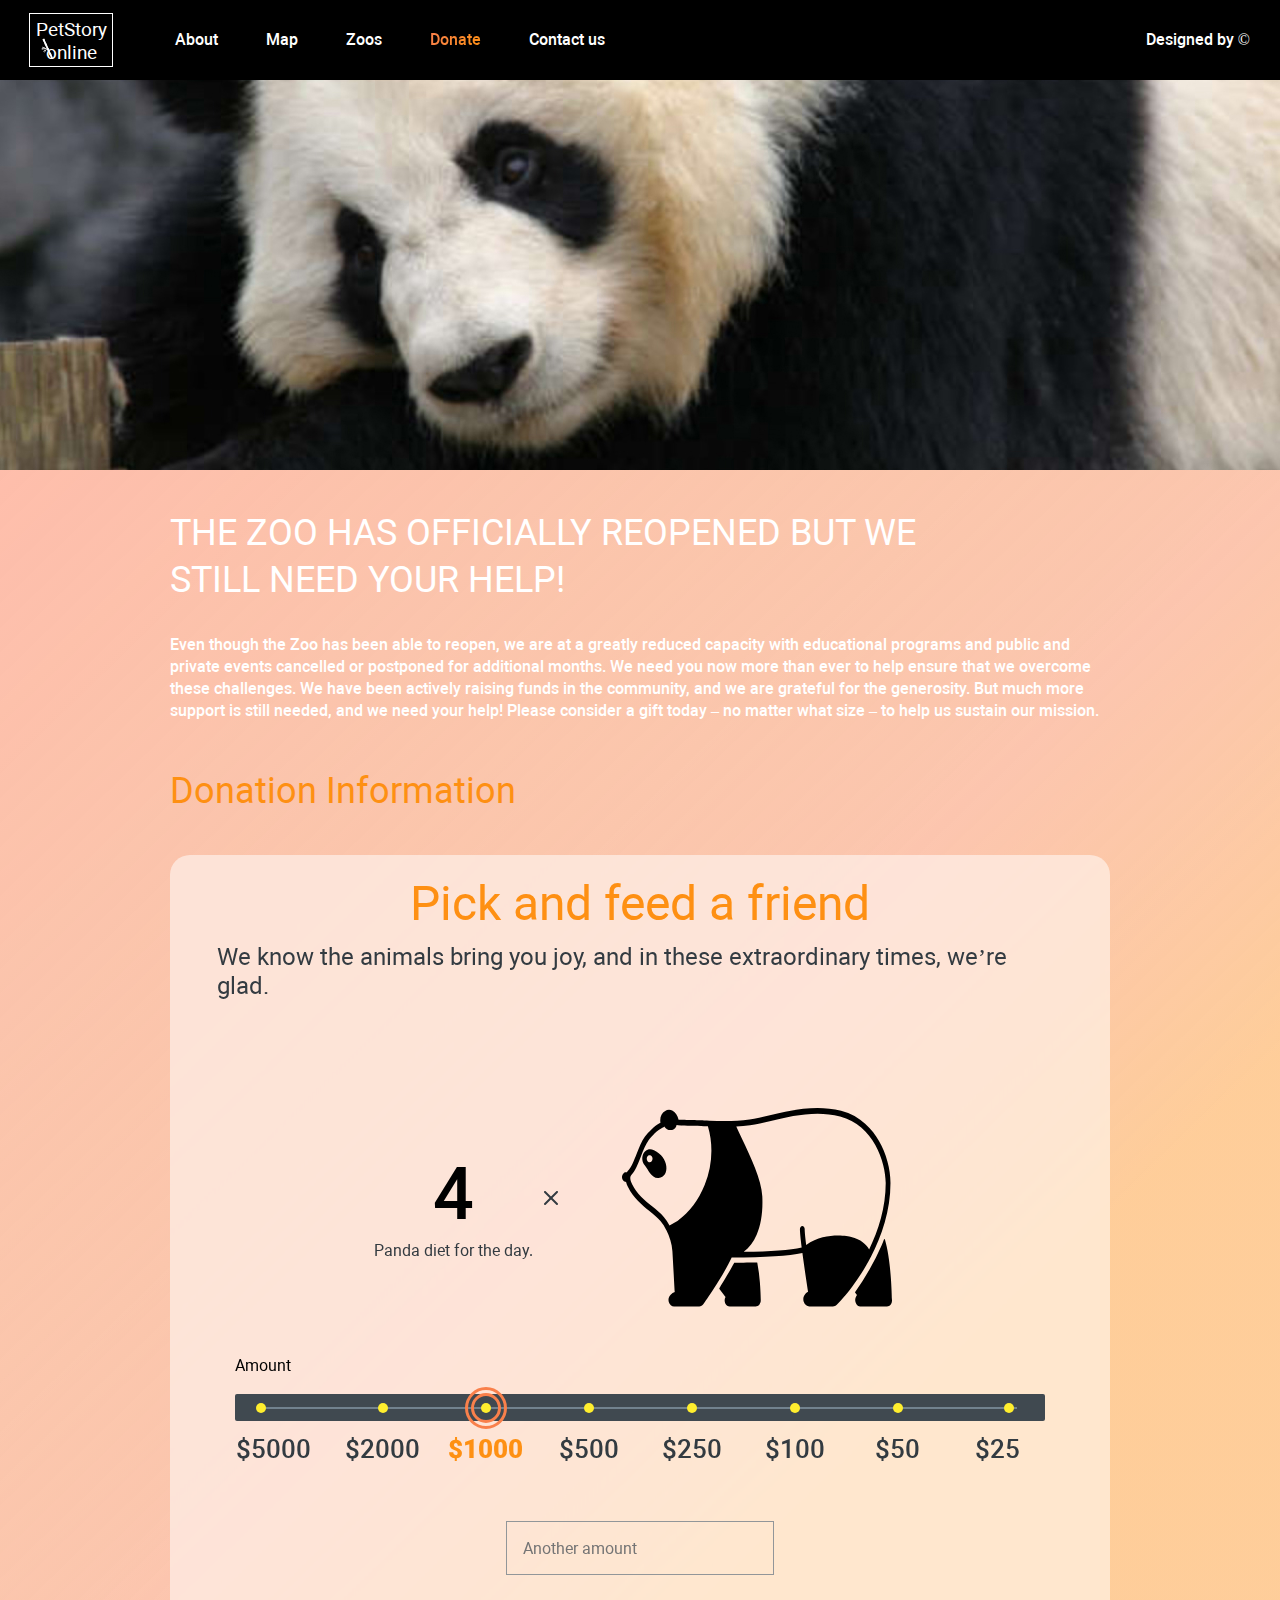
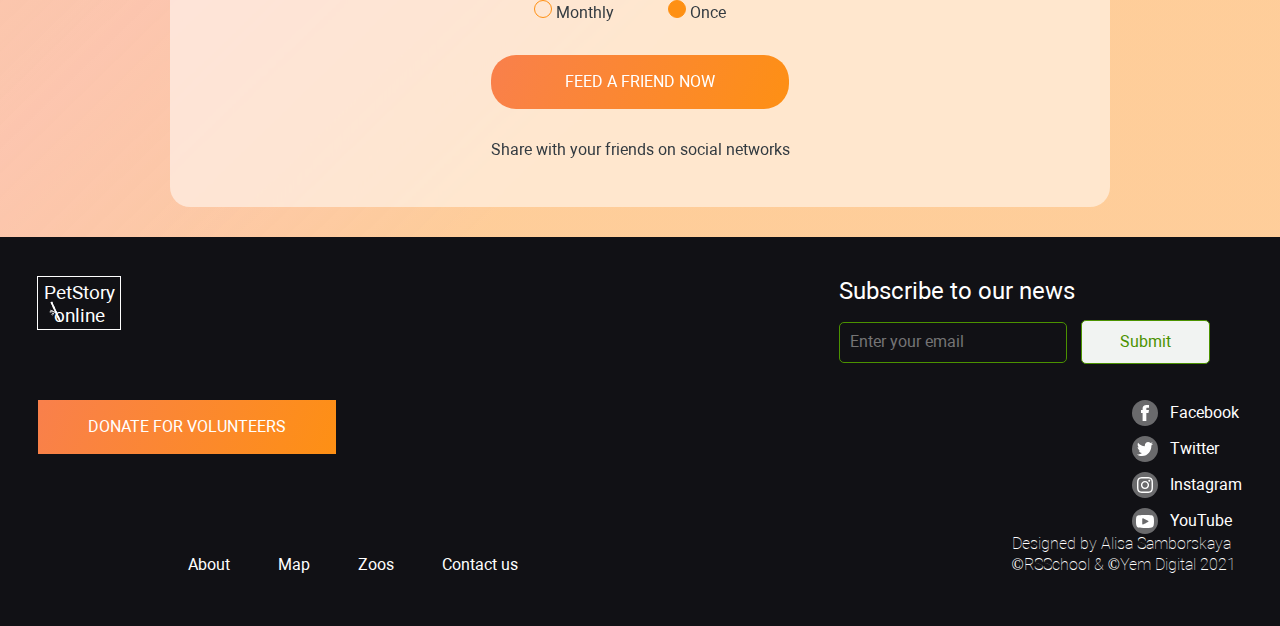
==== commit 986462a5: "refactor: change link in logo-footer" ====
--- a/pages/donate/index.html
+++ b/pages/donate/index.html
@@ -101,7 +101,7 @@
 </main>
 <footer class="footer">
     <div class="footer__content">
-        <a href="#main" class="navigation__logo-link logo">
+        <a href="../main/index.html" class="navigation__logo-link logo">
             <h2 class="logo__title">PetStory online</h2>
 
             <img class="logo__icon" src="../../assets/icons/bamboo.svg" alt="bamboo icon">
